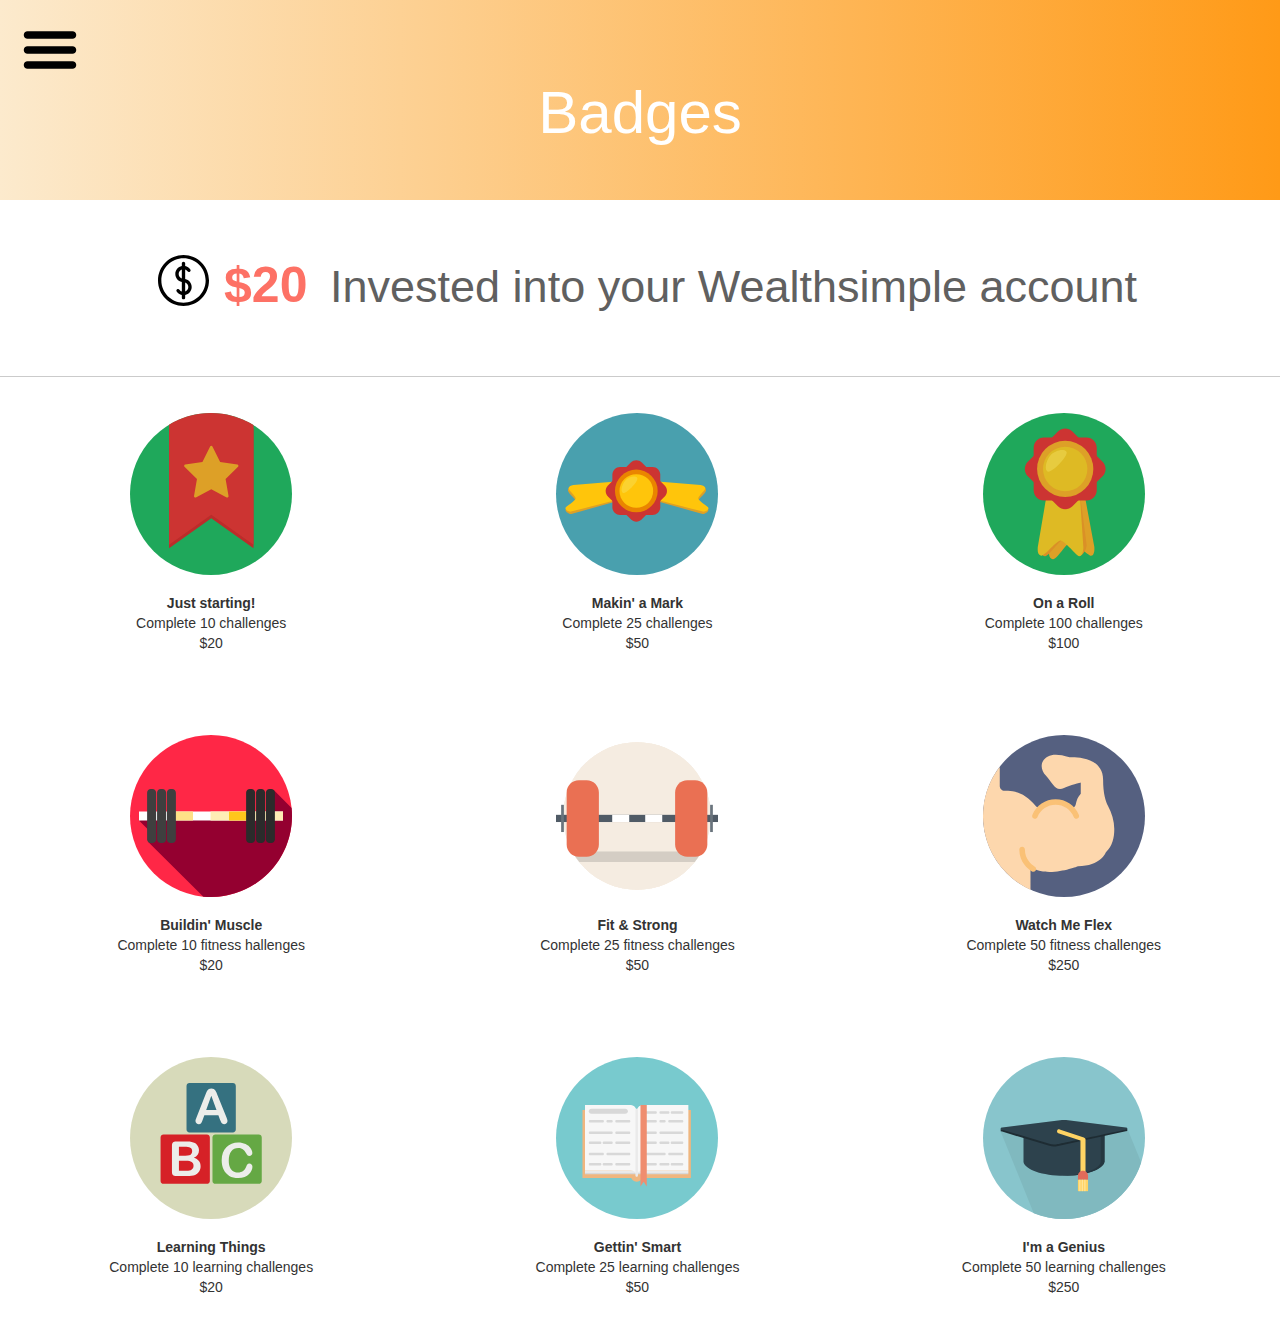
==== challengemebadges.html @ 26f1116d "added other pages" ====
<!DOCTYPE html>
<html lang="en">
<head>
    <meta charset="UTF-8">
    <title>Badges</title>
    <link rel="stylesheet" href="challengeme.css">
    <script type="text/javascript" src="challengeme.js"></script>
    <link rel="stylesheet" href="http://maxcdn.bootstrapcdn.com/bootstrap/3.3.7/css/bootstrap.min.css">
</head>
<body>
<!--Navigation-->
<div class="phoneheader">
    <!-- Use any element to open the sidenav -->
    <span onclick="openNav()"><img src="SVGs/hamburger.svg" class="Navbutton"></span>
    <div id="mySidenav" class="sidenav">
        <a href="javascript:void(0)" class="closebtn" onclick="closeNav()">&times;</a>
        <img src="SVGs/michael.jpg" class="profilepic">
        <a href="index.html">Profile</a>
        <a href="challengemerewards.html">Challenge</a>
        <a href="#">Map</a>
        <a href="#">Rewards</a>
        <a href="challengemebadges.html">Badges</a>
    </div>
    <h1>Badges</h1>
</div>
<!--Badges-->
<table>
    <tr>
        <td class="badgeheader"><img src="SVGs/coinblack.svg" class="badgeicon"><b class="emphasis1">$20</b> Invested into your Wealthsimple account</td>
    </tr>
</table>
<div class="badgecollection">
    <span><img src="SVGs/firstbadge.svg" class="badges"><p><b>Just starting!</b><br>Complete 10 challenges<br>$20</p></span>
    <span><img src="SVGs/secondbadge.svg" class="badges"><p><b>Makin' a Mark</b><br>Complete 25 challenges<br>$50</p></span>
    <span><img src="SVGs/thirdbadge.svg" class="badges"><p><b>On a Roll</b><br>Complete 100 challenges<br>$100</p></span>
</div>
<div class="badgecollection">
    <span><img src="SVGs/weightlifting.svg" class="badges"><p><b>Buildin' Muscle</b><br>Complete 10 fitness hallenges<br>$20</p></span>
    <span><img src="SVGs/weightlifting1.svg" class="badges"><p><b>Fit & Strong</b><br>Complete 25 fitness challenges<br>$50</p></span>
    <span><img src="SVGs/muscle.svg" class="badges"><p><b>Watch Me Flex</b><br>Complete 50 fitness challenges<br>$250</p></span>
</div>
<div class="badgecollection">
    <span><img src="SVGs/alphabet.svg" class="badges"><p><b>Learning Things</b><br>Complete 10 learning challenges<br>$20</p></span>
    <span><img src="SVGs/agenda.svg" class="badges"><p><b>Gettin' Smart</b><br>Complete 25 learning challenges<br>$50</p></span>
    <span><img src="SVGs/student-hat.svg" class="badges"><p><b>I'm a Genius</b><br>Complete 50 learning challenges<br>$250</p></span>
</div>
</body>
</html>
---- challengeme.css ----
/** Font Stuff **/
@font-face {
    font-family: "Caslon";
    src: url(fonts/caslon.woff) format('woff');
}
@font-face {
    font-family: "Jessfont";
    src: url(fonts/lucida.woff) format('woff');
}
@font-face{
    font-family: "flaticon";
    src: url(fonts/flaticons.woff) format('woff');
}
/**Navigation Stuff**/
.phoneheader{
    background: linear-gradient(to left, #ff9a17, #fceacd);
    width: 100%;
    height: 200px;
}
.phoneheader h1{
    color: white;
    font-family: "Jessfont", sans-serif;
    font-size: 60px;
    text-align: center;
    margin: 0;
}
.sidenav {
    height: 100%; /* 100% Full-height */
    width: 0; /* 0 width - change this with JavaScript */
    position: fixed; /* Stay in place */
    z-index: 1; /* Stay on top */
    top: 0;
    left: 0;
    background: #354c55; /* Black*/
    overflow-x: hidden; /* Disable horizontal scroll */
    padding-top: 60px; /* Place content 60px from the top */
    transition: 0.5s; /* 0.5 second transition effect to slide in the sidenav */
}

.Navbutton{
    width: 60px;
    margin-left:20px;
    margin-top: 20px;
    z-index: -1;
}
/* The navigation menu links */
.sidenav a {
    padding: 30px 20px 20px 30px;
    text-decoration: none;
    font-size: 25px;
    color: #ffffff;
    display: block;
    transition: 0.3s;
    font-family: "Caslon", serif;
}

/* When you mouse over the navigation links, change their color */
.sidenav a:hover, .offcanvas a:focus{
    color: #fab131;
}

/* Position and style the close button (top right corner) */
.sidenav .closebtn {
    position: absolute;
    top: 0;
    right: 25px;
    font-size: 36px;
    margin-left: 50px;
}

/* Style page content - use this if you want to push the page content to the right when you open the side navigation */
#main {
    transition: margin-left .5s;
    padding: 20px;
}

/* On smaller screens, where height is less than 450px, change the style of the sidenav (less padding and a smaller font size) */
@media screen and (max-height: 450px) {
    .sidenav {padding-top: 15px;}
    .sidenav a {font-size: 18px;}
}

.profilepic {
    width: 60%;
    margin-left: 20%;
    display: block;
    border-radius: 50%;
    padding: 20px 0 20px 0;
}
/** Body Stuff**/
.headerfont{
    font-family: "Caslon", serif;
    font-size: 30px;
    padding-top: 70px;
    padding-bottom: 70px;
}

.headerfont1{
    font-family: "Caslon", serif;
    font-size: 30px;
    padding-top: 70px;
    padding-bottom: 20px;
}
table{
    width: 100%;
    padding-bottom: 30px;
}
table td{
    border-bottom: 1px solid #cbcbcb;
}
.sideborder{
    border-right: 1px solid #cbcbcb;
    height: 100%;
}
.firstrow td{
    text-align: center;
}
.emphasis{
    font-size: 50px;
    padding-bottom: 0;
    color: #fd7165;
}
.emphasis1{
    font-size: 50px;
    padding-bottom: 0;
    padding-right: 10px;
    color: #fd7165;
}
button{
    background-color: #ffce81;
    border-radius: 25px;
    width: 75%;
    height: 100px;
    font-family: "Jessfont", sans-serif;
    font-size: 30px;
    border: none;
}

.recent{
    font-family: "Jessfont", sans-serif;
    text-align: left;
    padding-top: 50px;
    padding-left: 20px;
    margin-bottom: 0;
    font-size: 30px;
    color: #606060;
}

/** Challenge Boxes **/
.challengeinfo{
    text-align:left;
    padding-left: 30px;
    font-family: "Jessfont", sans-serif;
}
.challengename{
    margin: 0 0 0 0;
    padding-top: 30px;
    text-align:left;
    font-size:20px;
    font-family: "Jessfont", sans-serif;
}
.challengecompany{
    margin: 0 0 0 0;
    padding-top:5px;
    padding-left: 20px;
    font-size: 15px;
    color: #ffce81;
}
.challengerules{
    margin: 0 0 0 0;
    padding-top:5px;
    padding-left: 20px;
    font-size:15px;
    color: #606060;
}
.challengeprogress{
    margin: 0 0 0 0;
    padding-top:5px;
    padding-left: 20px;
    font-size:15px;
    color: #63a0e0;
    padding-bottom: 30px;
}

.orange{
    color: #ffce81;
}
/** Progress Navigation*/
.phoneheadermountain{
    background-image: url("SVGs/mountainbg.jpg");
    width: 100%;
    height: 500px;
}
.phoneheadermountain h1{
    color: white;
    font-family: "Jessfont", sans-serif;
    font-size: 50px;
    text-align: center;
    margin: 0;
}
.phoneheadermountain h2{
    color: #ff9a17;
    font-family: "Jessfont", sans-serif;
    font-size: 30px;
    text-align: center;
    margin: 5px 0 0 0;
}
.progresscycleh2 {
    color: #606060;
    font-family: "Jessfont", sans-serif;
    font-size: 50px;
    text-align: center;
    margin: 5px 0 0 0;
}
.phoneheadermountain h3{
    color: #ff9a17;
    font-family: "Jessfont", sans-serif;
    font-size: 20px;
    text-align: center;
    margin: 5px 0 0 0;
}
.progresscycleh3{
    color: #ff9a17;
    font-family: "Jessfont", sans-serif;
    font-size: 30px;
    text-align: center;
    margin: 5px 0 0 0;
}

.nikelogo{
    text-align:center;

}
.noborder{
    border: none;
    text-align:right;
    overflow: hidden;
    padding-top: 40px;
    padding-bottom: 90px;
}
.mountainemphasis{
    text-align: center;
    font-size: 2vw;
    color: #ff9a17;
    padding-top:10px;
    margin-bottom:0;
}

.mountaininfo{
    text-align: center;
    font-size:1.5vw;
    color: #ff9a17;
}
.mountainicon{
    width: 3vw;
    margin: auto;
    display: block;
}

.left{
    padding-top: 30px;
    width: 33%;
}

.progresscycle{
    width:45%;
    margin-left:100px;
    padding-bottom: 90px;
}

/** Rewards Page**/
.rewardicon{
    width: 40px;
    margin-left:90%;
    margin-top:7%;
}

.rewardname{
    text-align:left;
    font-size:20px;
    font-family: "Jessfont", sans-serif;
}
.rewardcompany{
    width: 100px;
    margin: 20%;
}
.challengedescription{
    display:inline-flex;
}
.padleft{
    padding-left:20px;
}
.height100{
    height: 166px;
}
.circle{
    border-radius: 50%;
}
.redeem{
    font-family: "Jessfont", sans-serif;
    font-size: 20px;
    background: linear-gradient(rgba(255, 152, 25, 0.62), #fceacd);
}

/**Badge Stuff**/
.badgeicon{
    width: 4vw;
    margin: auto;
    display: inline-block;
    margin: 0 15px 20px 15px;
}
.badgeheader {
    color: #606060;
    font-family: "Jessfont", sans-serif;
    font-size: 5vh;
    text-align: center;
    padding:50px;
}

.badges{
    height: 20vh;
    padding-bottom: 2vh;
}
.badgecollection{
    width: 100%;
}
.badgecollection span{
    display: inline-block;
    width: 33%;
    text-align: center;
    padding: 4vh 0 4vh 0;
}
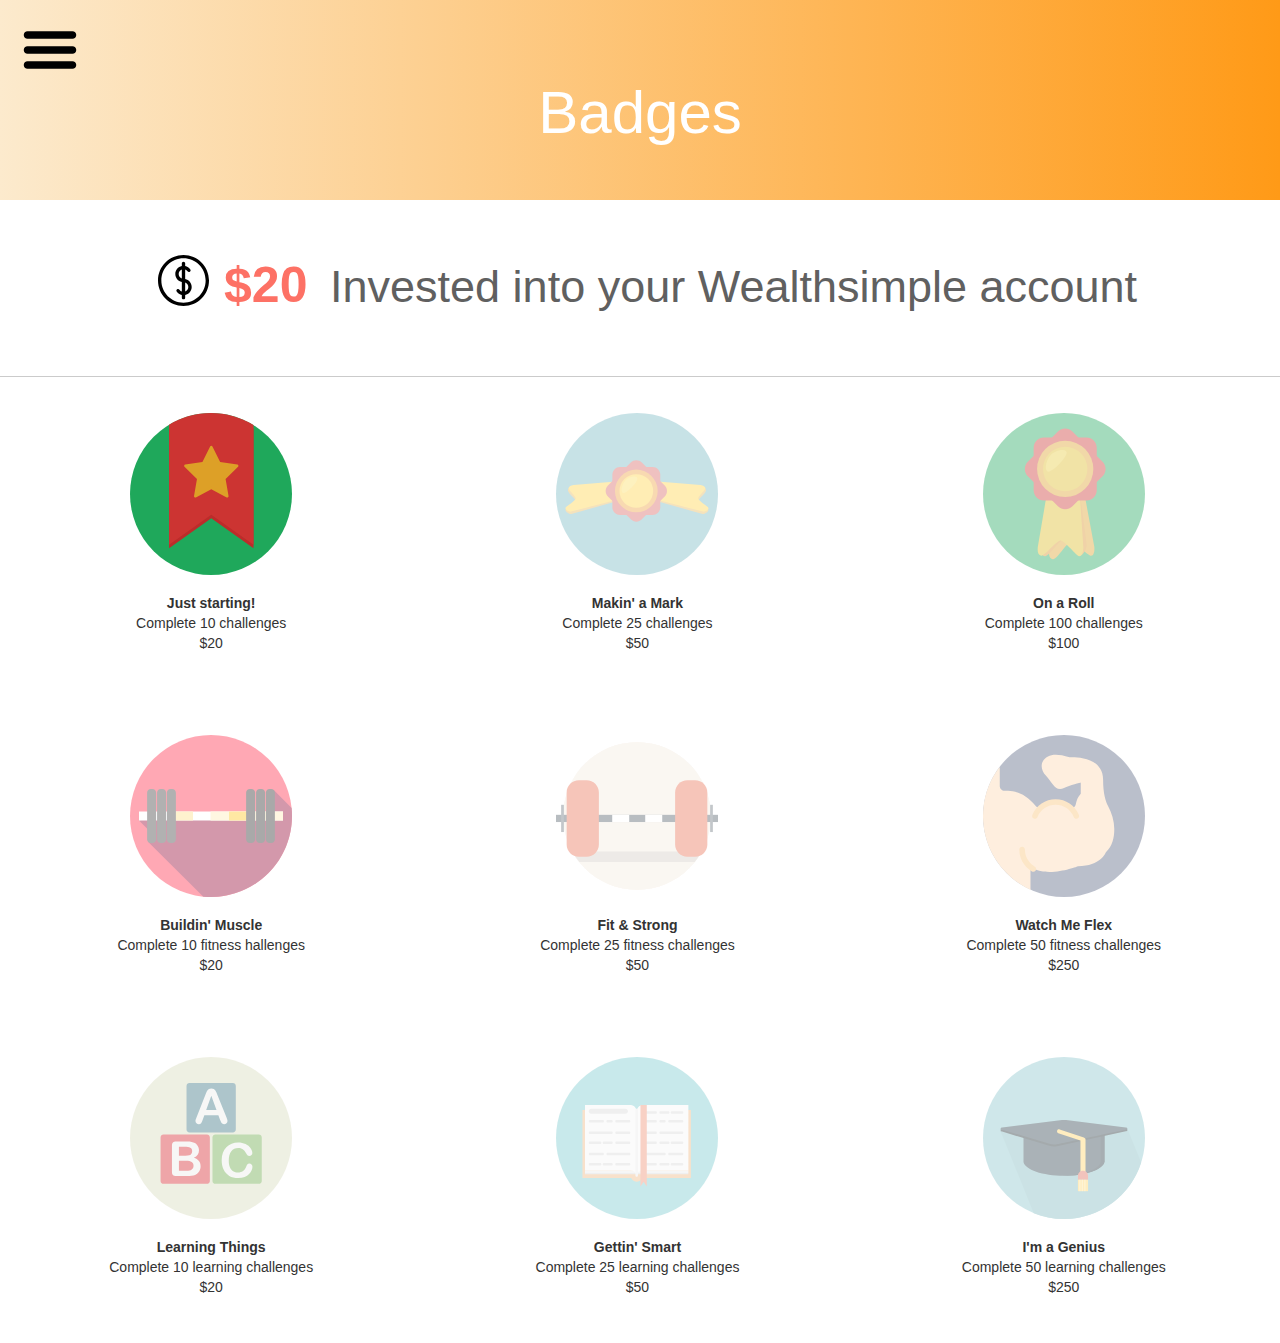
==== commit 315e017d: "fixed map" ====
--- a/challengemebadges.html
+++ b/challengemebadges.html
@@ -17,7 +17,7 @@
         <img src="SVGs/michael.jpg" class="profilepic">
         <a href="index.html">Profile</a>
         <a href="challengemerewards.html">Challenge</a>
-        <a href="#">Map</a>
+        <a href="map.html">Map</a>
         <a href="#">Rewards</a>
         <a href="challengemebadges.html">Badges</a>
     </div>
@@ -30,8 +30,8 @@
     </tr>
 </table>
 <div class="badgecollection">
-    <span><img src="SVGs/firstbadge.svg" class="badges"><p><b>Just starting!</b><br>Complete 10 challenges<br>$20</p></span>
-    <span><img src="SVGs/secondbadge.svg" class="badges"><p><b>Makin' a Mark</b><br>Complete 25 challenges<br>$50</p></span>
+    <span><img src="SVGs/firstbadge.svg" class="firstbadge"><p><b>Just starting!</b><br>Complete 10 challenges<br>$20</p></span>
+    <span><img src="SVGs/secondbadge.svg" class="badges" style="opacity:0.3"><p><b>Makin' a Mark</b><br>Complete 25 challenges<br>$50</p></span>
     <span><img src="SVGs/thirdbadge.svg" class="badges"><p><b>On a Roll</b><br>Complete 100 challenges<br>$100</p></span>
 </div>
 <div class="badgecollection">
--- a/challengeme.css
+++ b/challengeme.css
@@ -320,6 +320,12 @@
 .badges{
     height: 20vh;
     padding-bottom: 2vh;
+    opacity: 0.4;
+}
+.firstbadge{
+    opacity: 1;
+    height: 20vh;
+    padding-bottom: 2vh;
 }
 .badgecollection{
     width: 100%;
